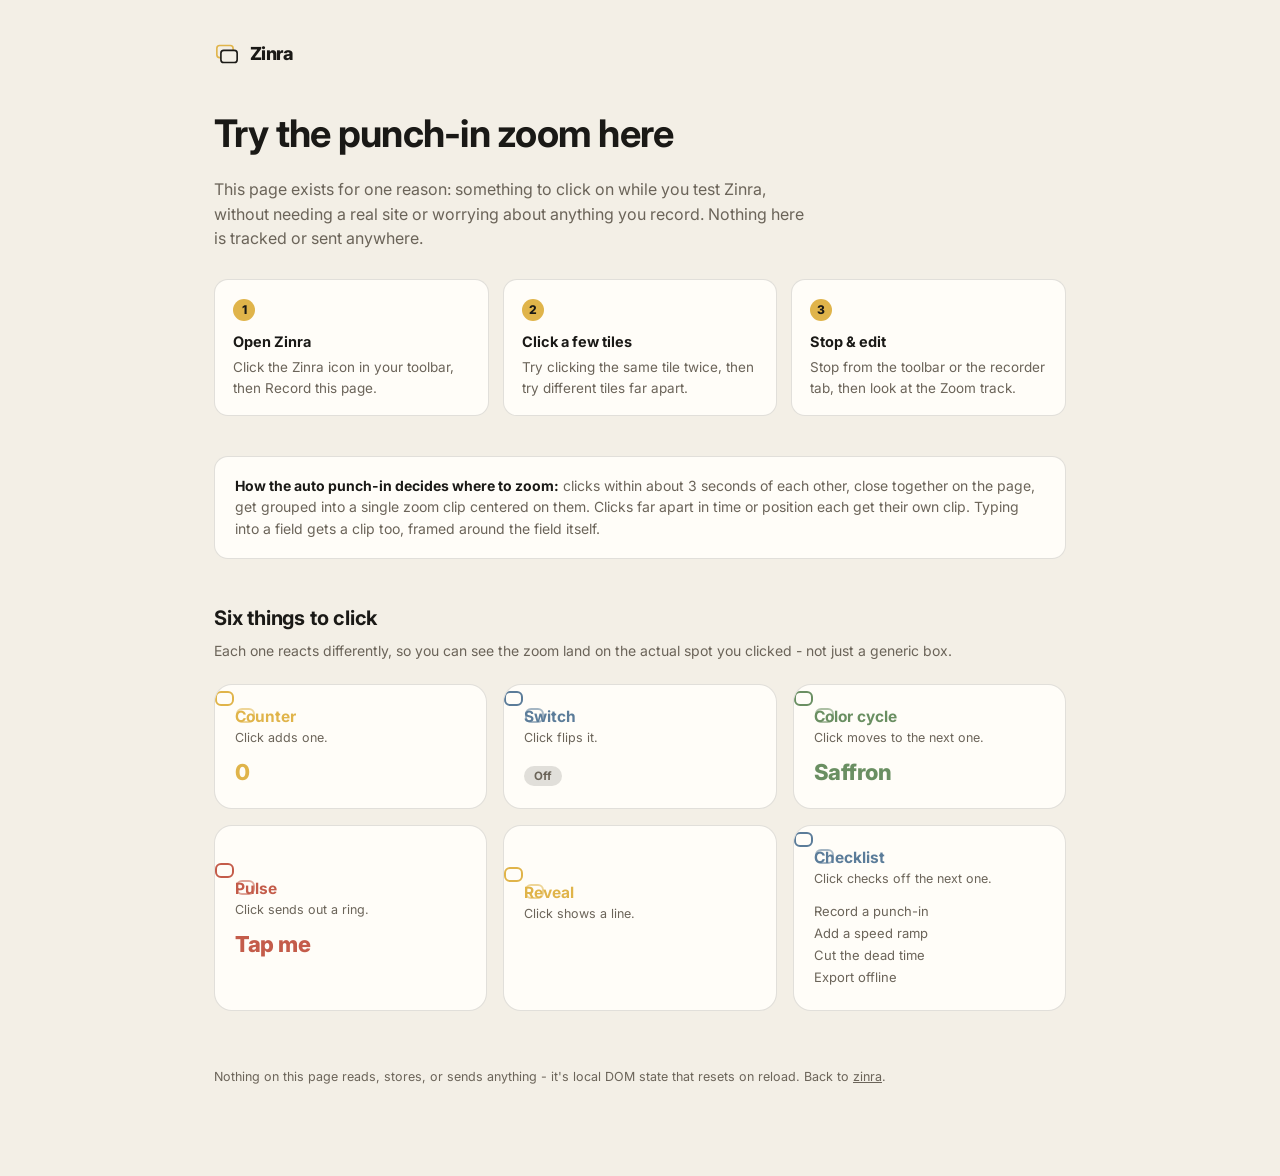
==== playground.html @ 4a5f3f22 "Remove synthetic cursor overlay; add background/blur system and polished option styling Drops the sy" ====
<!doctype html>
<html lang="en">
<head>
  <meta charset="utf-8">
  <meta name="viewport" content="width=device-width, initial-scale=1">
  <title>Playground · Zinra</title>
  <meta name="robots" content="noindex">
  <meta name="description" content="Try Zinra's auto punch-in zoom on a page built for it.">
  <link rel="icon" href="icons/icon32.png" type="image/png">
  <link rel="preconnect" href="https://fonts.googleapis.com">
  <link rel="preconnect" href="https://fonts.gstatic.com" crossorigin>
  <link href="https://fonts.googleapis.com/css2?family=Inter:wght@500;650;700;800&display=swap" rel="stylesheet">
  <style>
    :root {
      --bg: #f3efe6;
      --panel: #fffdf8;
      --ink: #1a1916;
      --ink-dim: #6b6459;
      --line: rgba(26, 25, 22, 0.13);
      --saffron: #e0b44a;
      --steel: #5b7c99;
      --leaf: #6a8f62;
      --clay: #c45c4a;
      --sans: Inter, "Segoe UI", system-ui, sans-serif;
    }
    @media (prefers-color-scheme: dark) {
      :root {
        --bg: #171613;
        --panel: #211f1b;
        --ink: #f3efe6;
        --ink-dim: #a39c8d;
        --line: rgba(243, 239, 230, 0.12);
      }
    }
    * { box-sizing: border-box; }
    html, body {
      margin: 0;
      background: var(--bg);
      color: var(--ink);
      font-family: var(--sans);
      line-height: 1.55;
    }
    a { color: inherit; }
    .wrap { max-width: 900px; margin: 0 auto; padding: 40px 24px 90px; }

    .brand {
      display: inline-flex;
      align-items: center;
      gap: 10px;
      text-decoration: none;
      font-weight: 800;
      letter-spacing: -0.03em;
      font-size: 18px;
      margin-bottom: 36px;
    }
    .brand svg { width: 26px; height: 26px; color: var(--saffron); }

    h1 { font-size: clamp(28px, 4vw, 38px); letter-spacing: -0.02em; margin: 0 0 14px; }
    .lede { color: var(--ink-dim); font-size: 16px; max-width: 60ch; margin: 0 0 8px; }

    .steps {
      display: grid;
      grid-template-columns: repeat(auto-fit, minmax(200px, 1fr));
      gap: 14px;
      margin: 28px 0 40px;
    }
    .step {
      background: var(--panel);
      border: 1px solid var(--line);
      border-radius: 14px;
      padding: 16px 18px;
    }
    .step-num {
      display: inline-flex;
      align-items: center;
      justify-content: center;
      width: 22px;
      height: 22px;
      border-radius: 50%;
      background: var(--saffron);
      color: #1a1916;
      font-weight: 800;
      font-size: 12px;
      margin-bottom: 10px;
    }
    .step p { margin: 0; font-size: 13.5px; color: var(--ink-dim); }
    .step strong { display: block; font-size: 14.5px; color: var(--ink); margin-bottom: 3px; }

    .rule-box {
      background: var(--panel);
      border: 1px solid var(--line);
      border-radius: 14px;
      padding: 18px 20px;
      margin-bottom: 44px;
      font-size: 14px;
      color: var(--ink-dim);
    }
    .rule-box strong { color: var(--ink); }

    h2 { font-size: 20px; letter-spacing: -0.01em; margin: 0 0 6px; }
    .section-lede { color: var(--ink-dim); font-size: 14px; margin: 0 0 22px; }

    .grid {
      display: grid;
      grid-template-columns: repeat(auto-fit, minmax(220px, 1fr));
      gap: 16px;
    }
    .tile {
      position: relative;
      background: var(--panel);
      border: 1px solid var(--line);
      border-radius: 18px;
      padding: 22px 20px;
      cursor: pointer;
      appearance: none;
      text-align: left;
      font-family: inherit;
      color: inherit;
      overflow: hidden;
      transition: transform 0.12s ease, box-shadow 0.12s ease;
    }
    .tile:hover { transform: translateY(-2px); box-shadow: 0 10px 24px rgba(0,0,0,0.08); }
    .tile:active { transform: translateY(0); }
    .tile-mark {
      width: 30px;
      height: 30px;
      margin-bottom: 14px;
    }
    .tile h3 { margin: 0 0 4px; font-size: 15.5px; }
    .tile p { margin: 0; font-size: 12.5px; color: var(--ink-dim); }
    .tile-readout {
      margin-top: 14px;
      font-weight: 800;
      font-size: 22px;
      letter-spacing: -0.02em;
    }

    /* Punch-in mark: two offset rounded rects, drawn per tile with its own color. */
    .mark { position: relative; width: 30px; height: 30px; }
    .mark span {
      position: absolute;
      border: 2px solid currentColor;
      border-radius: 6px;
    }
    .mark span:first-child { top: 1px; left: 1px; width: 19px; height: 15px; opacity: 0.55; }
    .mark span:last-child { bottom: 1px; right: 1px; width: 19px; height: 15px; }

    .tile.counter { color: var(--saffron); }
    .tile.toggle { color: var(--steel); }
    .tile.cycle { color: var(--leaf); }
    .tile.pulse { color: var(--clay); }
    .tile.reveal { color: var(--saffron); }
    .tile.checklist { color: var(--steel); }

    .pill {
      display: inline-block;
      padding: 3px 10px;
      border-radius: 99px;
      font-size: 11.5px;
      font-weight: 700;
      background: var(--line);
      color: var(--ink-dim);
    }
    .tile.is-on .pill { background: currentColor; color: var(--panel); }

    .pulse-ring {
      position: absolute;
      inset: 0;
      border-radius: 18px;
      border: 2px solid currentColor;
      opacity: 0;
      pointer-events: none;
    }
    .tile.pulse.firing .pulse-ring { animation: pulseOut 0.6s ease-out; }
    @keyframes pulseOut {
      0% { opacity: 0.7; transform: scale(0.9); }
      100% { opacity: 0; transform: scale(1.08); }
    }

    .checklist ul { list-style: none; margin: 14px 0 0; padding: 0; font-size: 13px; }
    .checklist li { padding: 3px 0; color: var(--ink-dim); }
    .checklist li.done { color: var(--ink); text-decoration: line-through; opacity: 0.6; }

    .reveal-text {
      margin-top: 14px;
      font-size: 13px;
      font-weight: 650;
      min-height: 18px;
    }

    footer { margin-top: 56px; color: var(--ink-dim); font-size: 12.5px; }
    footer a { text-decoration: underline; }
  </style>
</head>
<body>
<div class="wrap">
  <a class="brand" href="index.html">
    <svg viewBox="0 0 32 32" fill="none"><rect x="3.5" y="5.5" width="20" height="15" rx="3.5" stroke="currentColor" stroke-width="2"/><rect x="8.5" y="11.5" width="20" height="15" rx="3.5" stroke="var(--ink)" stroke-width="2" fill="var(--bg)"/></svg>
    Zinra
  </a>

  <h1>Try the punch-in zoom here</h1>
  <p class="lede">This page exists for one reason: something to click on while you test Zinra, without needing a real site or worrying about anything you record. Nothing here is tracked or sent anywhere.</p>

  <div class="steps">
    <div class="step">
      <span class="step-num">1</span>
      <strong>Open Zinra</strong>
      <p>Click the Zinra icon in your toolbar, then Record this page.</p>
    </div>
    <div class="step">
      <span class="step-num">2</span>
      <strong>Click a few tiles</strong>
      <p>Try clicking the same tile twice, then try different tiles far apart.</p>
    </div>
    <div class="step">
      <span class="step-num">3</span>
      <strong>Stop &amp; edit</strong>
      <p>Stop from the toolbar or the recorder tab, then look at the Zoom track.</p>
    </div>
  </div>

  <div class="rule-box">
    <strong>How the auto punch-in decides where to zoom:</strong> clicks within about 3 seconds of each other, close together on the page, get grouped into a single zoom clip centered on them. Clicks far apart in time or position each get their own clip. Typing into a field gets a clip too, framed around the field itself.
  </div>

  <h2>Six things to click</h2>
  <p class="section-lede">Each one reacts differently, so you can see the zoom land on the actual spot you clicked - not just a generic box.</p>

  <div class="grid">
    <button class="tile counter" id="tileCounter" type="button">
      <span class="mark"><span></span><span></span></span>
      <h3>Counter</h3>
      <p>Click adds one.</p>
      <div class="tile-readout"><span id="counterVal">0</span></div>
    </button>

    <button class="tile toggle" id="tileToggle" type="button">
      <span class="mark"><span></span><span></span></span>
      <h3>Switch</h3>
      <p>Click flips it.</p>
      <div class="tile-readout"><span class="pill" id="togglePill">Off</span></div>
    </button>

    <button class="tile cycle" id="tileCycle" type="button">
      <span class="mark"><span></span><span></span></span>
      <h3>Color cycle</h3>
      <p>Click moves to the next one.</p>
      <div class="tile-readout"><span id="cycleVal">Saffron</span></div>
    </button>

    <button class="tile pulse" id="tilePulse" type="button">
      <span class="mark"><span></span><span></span></span>
      <h3>Pulse</h3>
      <p>Click sends out a ring.</p>
      <div class="tile-readout">Tap me</div>
      <span class="pulse-ring" aria-hidden="true"></span>
    </button>

    <button class="tile reveal" id="tileReveal" type="button">
      <span class="mark"><span></span><span></span></span>
      <h3>Reveal</h3>
      <p>Click shows a line.</p>
      <div class="reveal-text" id="revealText"></div>
    </button>

    <button class="tile checklist" id="tileChecklist" type="button">
      <span class="mark"><span></span><span></span></span>
      <h3>Checklist</h3>
      <p>Click checks off the next one.</p>
      <ul id="checklistItems">
        <li>Record a punch-in</li>
        <li>Add a speed ramp</li>
        <li>Cut the dead time</li>
        <li>Export offline</li>
      </ul>
    </button>
  </div>

  <footer>
    Nothing on this page reads, stores, or sends anything - it's local DOM state that resets on reload. Back to <a href="index.html">zinra</a>.
  </footer>
</div>

<script>
  // Counter
  const counterVal = document.getElementById("counterVal");
  let count = 0;
  document.getElementById("tileCounter").addEventListener("click", () => {
    count += 1;
    counterVal.textContent = count;
  });

  // Toggle
  const toggleTile = document.getElementById("tileToggle");
  const togglePill = document.getElementById("togglePill");
  toggleTile.addEventListener("click", () => {
    const on = toggleTile.classList.toggle("is-on");
    togglePill.textContent = on ? "On" : "Off";
  });

  // Color cycle
  const cycleColors = [
    ["Saffron", "var(--saffron)"],
    ["Steel", "var(--steel)"],
    ["Leaf", "var(--leaf)"],
    ["Clay", "var(--clay)"]
  ];
  let cycleIndex = 0;
  const cycleTile = document.getElementById("tileCycle");
  const cycleVal = document.getElementById("cycleVal");
  cycleTile.addEventListener("click", () => {
    cycleIndex = (cycleIndex + 1) % cycleColors.length;
    const [name, color] = cycleColors[cycleIndex];
    cycleVal.textContent = name;
    cycleTile.style.color = color;
  });

  // Pulse
  const pulseTile = document.getElementById("tilePulse");
  pulseTile.addEventListener("click", () => {
    pulseTile.classList.remove("firing");
    void pulseTile.offsetWidth;
    pulseTile.classList.add("firing");
  });

  // Reveal
  const revealLines = [
    "Punch-in zooms follow the click, not the middle of the screen.",
    "Nearby clicks merge into one clip so the zoom doesn't stutter.",
    "A far-away click always starts a fresh zoom.",
    "Typing gets its own zoom, framed to the field.",
    "You can drag any clip's edges after the fact - nothing here is final."
  ];
  let revealIndex = 0;
  const revealText = document.getElementById("revealText");
  document.getElementById("tileReveal").addEventListener("click", () => {
    revealText.textContent = revealLines[revealIndex % revealLines.length];
    revealIndex += 1;
  });

  // Checklist
  const items = Array.from(document.querySelectorAll("#checklistItems li"));
  let nextItem = 0;
  document.getElementById("tileChecklist").addEventListener("click", () => {
    if (nextItem >= items.length) {
      items.forEach((li) => li.classList.remove("done"));
      nextItem = 0;
      return;
    }
    items[nextItem].classList.add("done");
    nextItem += 1;
  });
</script>
</body>
</html>
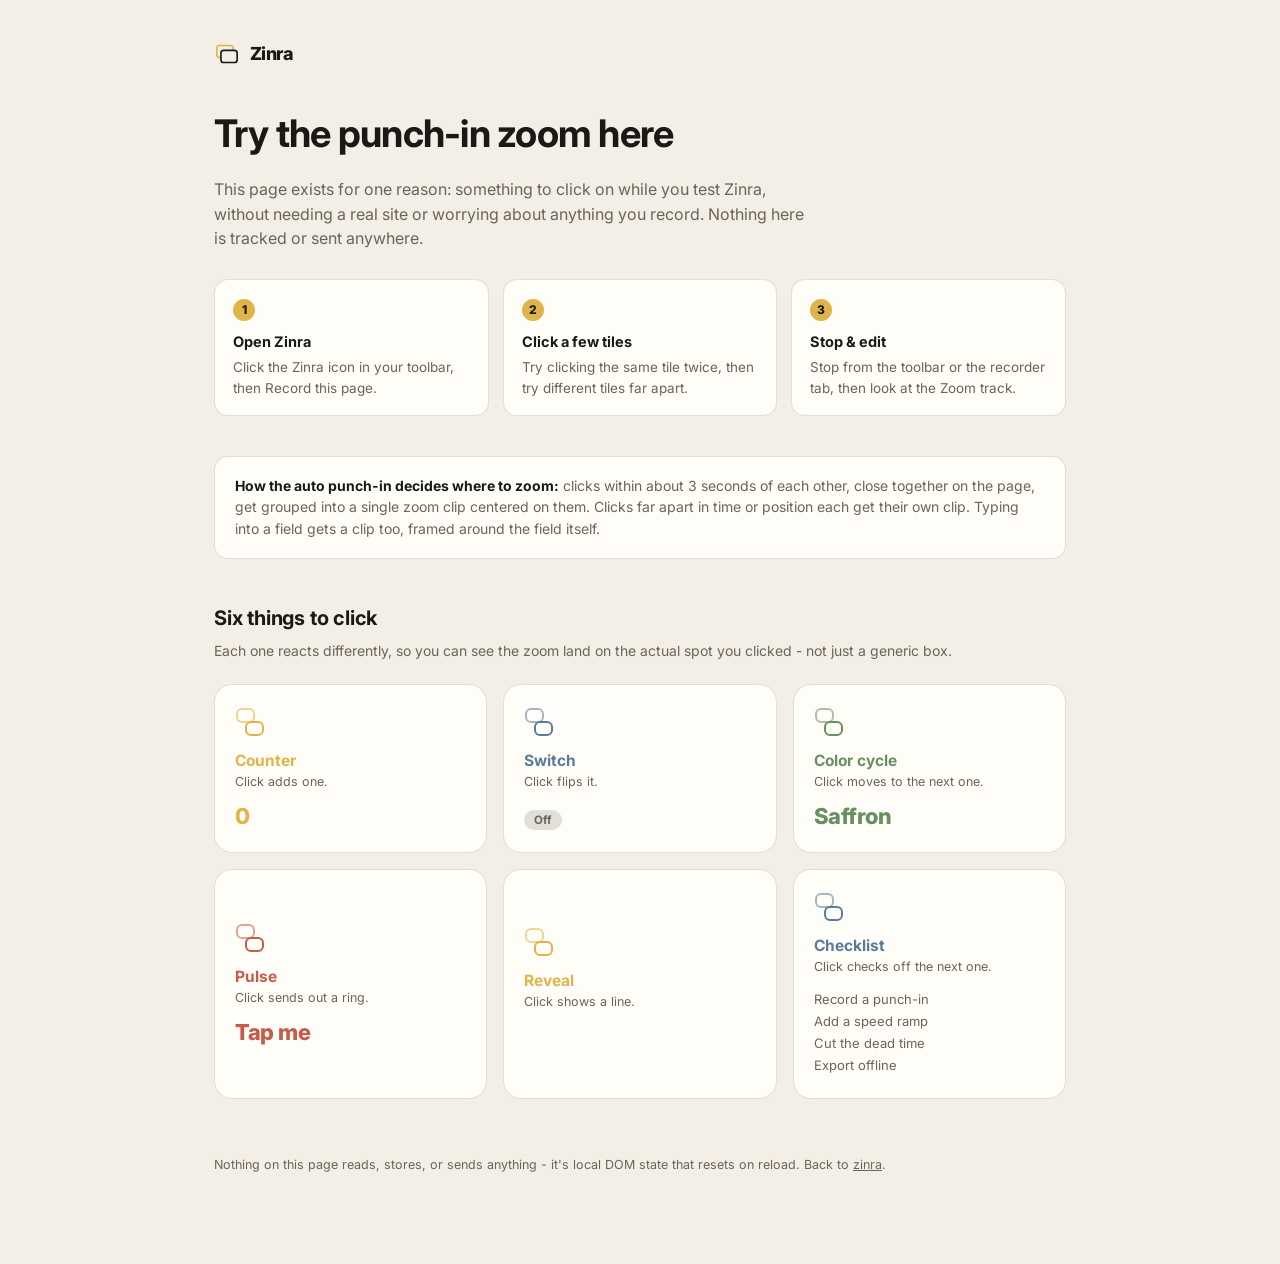
==== commit 8b0b89ad: "Fix overlapping playground icons and promote the new background feature on the landing page The play" ====
--- a/playground.html
+++ b/playground.html
@@ -121,11 +121,6 @@
     }
     .tile:hover { transform: translateY(-2px); box-shadow: 0 10px 24px rgba(0,0,0,0.08); }
     .tile:active { transform: translateY(0); }
-    .tile-mark {
-      width: 30px;
-      height: 30px;
-      margin-bottom: 14px;
-    }
     .tile h3 { margin: 0 0 4px; font-size: 15.5px; }
     .tile p { margin: 0; font-size: 12.5px; color: var(--ink-dim); }
     .tile-readout {
@@ -136,7 +131,7 @@
     }
 
     /* Punch-in mark: two offset rounded rects, drawn per tile with its own color. */
-    .mark { position: relative; width: 30px; height: 30px; }
+    .mark { position: relative; display: block; width: 30px; height: 30px; margin-bottom: 14px; }
     .mark span {
       position: absolute;
       border: 2px solid currentColor;
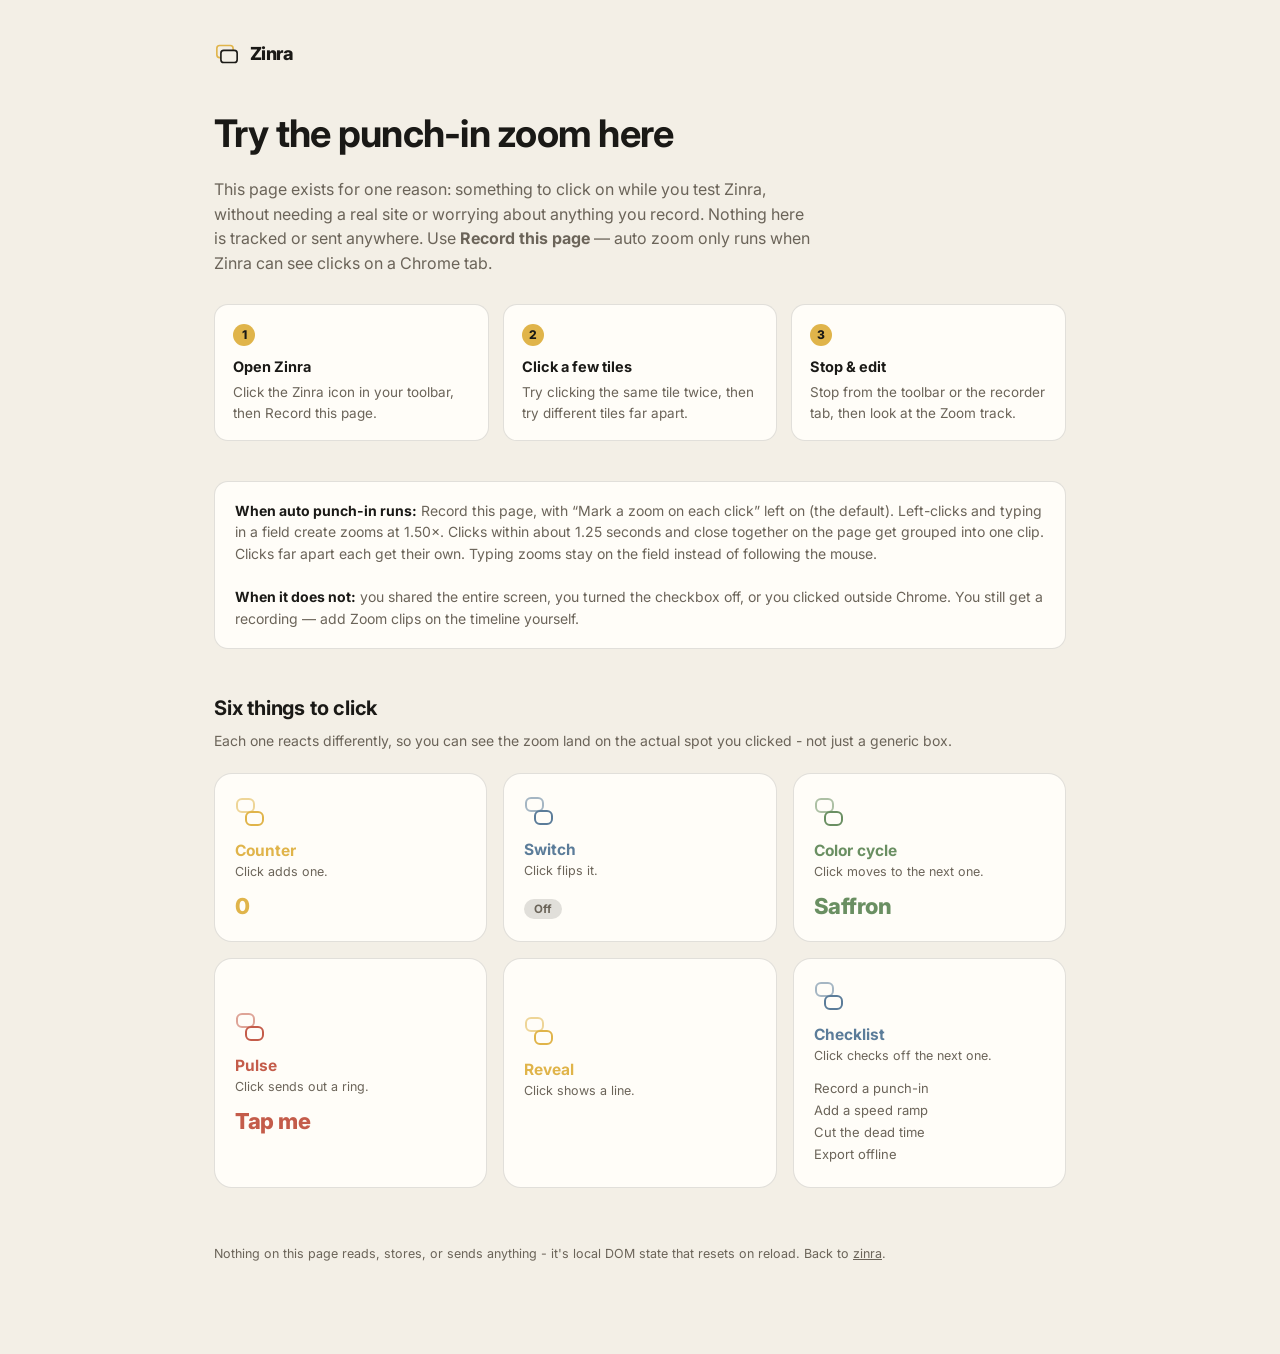
==== commit ee825735: "Ready Zinra for the Chrome Web Store: Pro checkout, Get Pro chrome, and listing assets. Webcam PiP, " ====
--- a/playground.html
+++ b/playground.html
@@ -195,7 +195,7 @@
   </a>
 
   <h1>Try the punch-in zoom here</h1>
-  <p class="lede">This page exists for one reason: something to click on while you test Zinra, without needing a real site or worrying about anything you record. Nothing here is tracked or sent anywhere.</p>
+  <p class="lede">This page exists for one reason: something to click on while you test Zinra, without needing a real site or worrying about anything you record. Nothing here is tracked or sent anywhere. Use <strong>Record this page</strong> — auto zoom only runs when Zinra can see clicks on a Chrome tab.</p>
 
   <div class="steps">
     <div class="step">
@@ -216,7 +216,8 @@
   </div>
 
   <div class="rule-box">
-    <strong>How the auto punch-in decides where to zoom:</strong> clicks within about 3 seconds of each other, close together on the page, get grouped into a single zoom clip centered on them. Clicks far apart in time or position each get their own clip. Typing into a field gets a clip too, framed around the field itself.
+    <strong>When auto punch-in runs:</strong> Record this page, with “Mark a zoom on each click” left on (the default). Left-clicks and typing in a field create zooms at 1.50×. Clicks within about 1.25 seconds and close together on the page get grouped into one clip. Clicks far apart each get their own. Typing zooms stay on the field instead of following the mouse.<br><br>
+    <strong>When it does not:</strong> you shared the entire screen, you turned the checkbox off, or you clicked outside Chrome. You still get a recording — add Zoom clips on the timeline yourself.
   </div>
 
   <h2>Six things to click</h2>
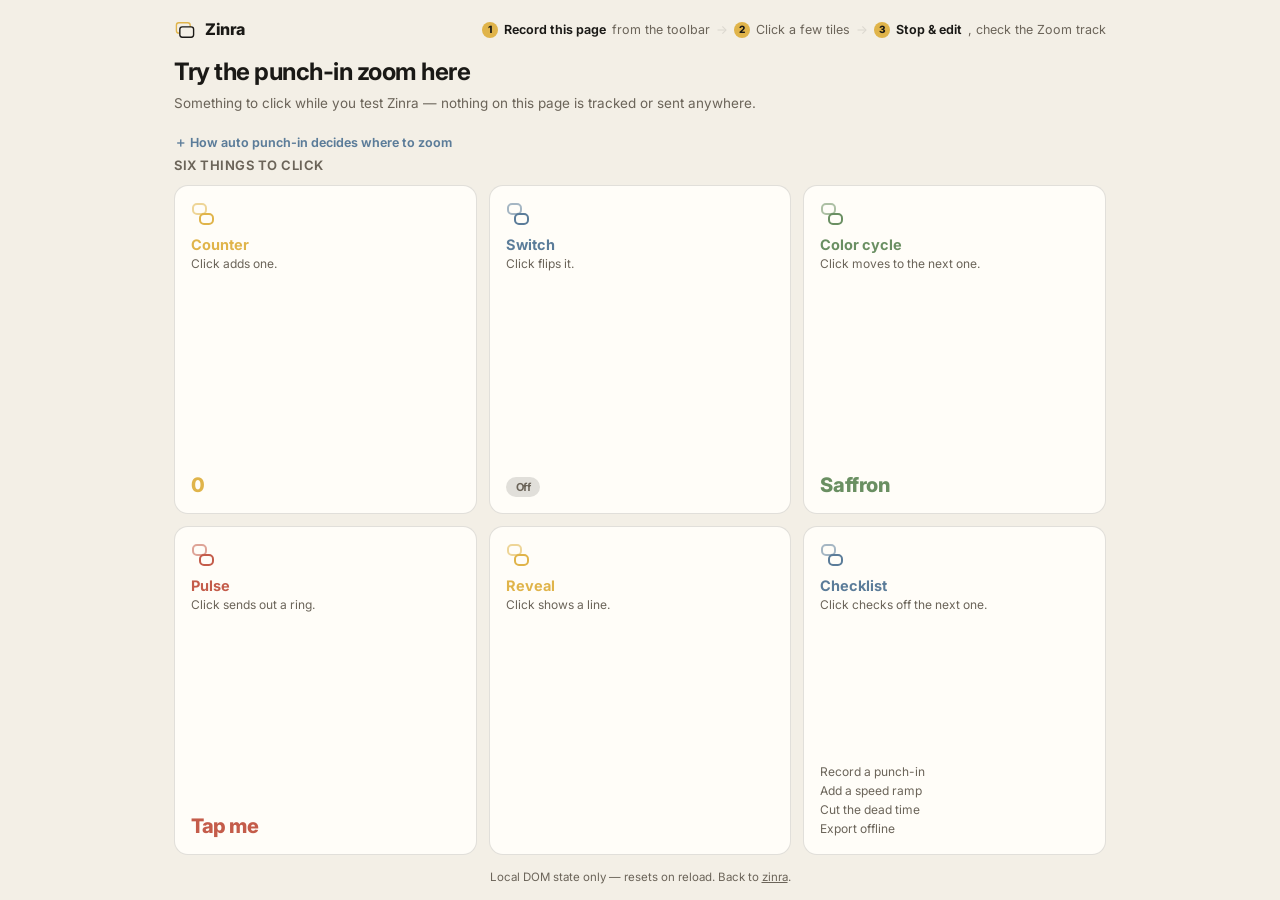
==== commit 455a707f: "Redesign playground page to fit one screen and read faster Collapsed the 3-step cards and the auto-p" ====
--- a/playground.html
+++ b/playground.html
@@ -38,107 +38,145 @@
       background: var(--bg);
       color: var(--ink);
       font-family: var(--sans);
-      line-height: 1.55;
-    }
+      line-height: 1.45;
+    }
+    body { min-height: 100vh; }
     a { color: inherit; }
-    .wrap { max-width: 900px; margin: 0 auto; padding: 40px 24px 90px; }
-
+
+    .wrap {
+      max-width: 980px;
+      margin: 0 auto;
+      min-height: 100vh;
+      padding: 18px 24px 14px;
+      display: flex;
+      flex-direction: column;
+    }
+
+    .topbar {
+      display: flex;
+      align-items: center;
+      justify-content: space-between;
+      flex-wrap: wrap;
+      gap: 10px 24px;
+      margin-bottom: 14px;
+    }
     .brand {
       display: inline-flex;
       align-items: center;
-      gap: 10px;
+      gap: 9px;
       text-decoration: none;
       font-weight: 800;
       letter-spacing: -0.03em;
-      font-size: 18px;
-      margin-bottom: 36px;
-    }
-    .brand svg { width: 26px; height: 26px; color: var(--saffron); }
-
-    h1 { font-size: clamp(28px, 4vw, 38px); letter-spacing: -0.02em; margin: 0 0 14px; }
-    .lede { color: var(--ink-dim); font-size: 16px; max-width: 60ch; margin: 0 0 8px; }
-
-    .steps {
-      display: grid;
-      grid-template-columns: repeat(auto-fit, minmax(200px, 1fr));
-      gap: 14px;
-      margin: 28px 0 40px;
-    }
-    .step {
-      background: var(--panel);
-      border: 1px solid var(--line);
-      border-radius: 14px;
-      padding: 16px 18px;
-    }
-    .step-num {
-      display: inline-flex;
+      font-size: 16px;
+      flex: 0 0 auto;
+    }
+    .brand svg { width: 22px; height: 22px; color: var(--saffron); }
+
+    .steps-inline {
+      list-style: none;
+      display: flex;
       align-items: center;
-      justify-content: center;
-      width: 22px;
-      height: 22px;
+      gap: 6px;
+      margin: 0;
+      padding: 0;
+      font-size: 12.5px;
+      color: var(--ink-dim);
+      flex-wrap: wrap;
+    }
+    .steps-inline li { display: flex; align-items: center; gap: 6px; }
+    .steps-inline b {
+      display: inline-grid;
+      place-items: center;
+      width: 16px;
+      height: 16px;
       border-radius: 50%;
       background: var(--saffron);
       color: #1a1916;
+      font-size: 10px;
       font-weight: 800;
-      font-size: 12px;
-      margin-bottom: 10px;
-    }
-    .step p { margin: 0; font-size: 13.5px; color: var(--ink-dim); }
-    .step strong { display: block; font-size: 14.5px; color: var(--ink); margin-bottom: 3px; }
-
-    .rule-box {
+    }
+    .steps-inline .arrow { color: var(--line); opacity: 0.8; }
+    .steps-inline strong { color: var(--ink); font-weight: 650; }
+
+    h1 { font-size: clamp(19px, 2.6vw, 24px); letter-spacing: -0.02em; margin: 0 0 4px; }
+    .lede { color: var(--ink-dim); font-size: 13.5px; max-width: 70ch; margin: 0 0 16px; }
+
+    details.rule { display: inline-block; margin-top: 4px; }
+    details.rule summary {
+      cursor: pointer;
+      color: var(--steel);
+      font-weight: 650;
+      font-size: 12.5px;
+      list-style: none;
+    }
+    details.rule summary::-webkit-details-marker { display: none; }
+    details.rule summary::before { content: "＋ "; }
+    details.rule[open] summary::before { content: "－ "; }
+    details.rule .rule-body {
+      margin-top: 8px;
+      padding: 12px 14px;
       background: var(--panel);
       border: 1px solid var(--line);
-      border-radius: 14px;
-      padding: 18px 20px;
-      margin-bottom: 44px;
-      font-size: 14px;
+      border-radius: 10px;
+      font-size: 12.5px;
       color: var(--ink-dim);
-    }
-    .rule-box strong { color: var(--ink); }
-
-    h2 { font-size: 20px; letter-spacing: -0.01em; margin: 0 0 6px; }
-    .section-lede { color: var(--ink-dim); font-size: 14px; margin: 0 0 22px; }
+      max-width: 70ch;
+    }
+    details.rule strong { color: var(--ink); }
+
+    h2 { font-size: 13px; letter-spacing: 0.04em; text-transform: uppercase; color: var(--ink-dim); margin: 4px 0 10px; font-weight: 650; }
 
     .grid {
+      flex: 1;
       display: grid;
-      grid-template-columns: repeat(auto-fit, minmax(220px, 1fr));
-      gap: 16px;
+      grid-template-columns: repeat(3, 1fr);
+      grid-auto-rows: 1fr;
+      gap: 12px;
+      min-height: 0;
+    }
+    @media (max-width: 720px) {
+      .grid { grid-template-columns: repeat(2, 1fr); }
+    }
+    @media (max-width: 460px) {
+      .grid { grid-template-columns: 1fr; }
     }
     .tile {
       position: relative;
       background: var(--panel);
       border: 1px solid var(--line);
-      border-radius: 18px;
-      padding: 22px 20px;
+      border-radius: 14px;
+      padding: 16px 16px;
       cursor: pointer;
       appearance: none;
       text-align: left;
       font-family: inherit;
       color: inherit;
       overflow: hidden;
+      display: flex;
+      flex-direction: column;
       transition: transform 0.12s ease, box-shadow 0.12s ease;
     }
     .tile:hover { transform: translateY(-2px); box-shadow: 0 10px 24px rgba(0,0,0,0.08); }
     .tile:active { transform: translateY(0); }
-    .tile h3 { margin: 0 0 4px; font-size: 15.5px; }
-    .tile p { margin: 0; font-size: 12.5px; color: var(--ink-dim); }
+    .tile h3 { margin: 0 0 3px; font-size: 14.5px; }
+    .tile p { margin: 0; font-size: 12px; color: var(--ink-dim); }
     .tile-readout {
-      margin-top: 14px;
+      margin-top: auto;
+      padding-top: 10px;
       font-weight: 800;
-      font-size: 22px;
+      font-size: 20px;
       letter-spacing: -0.02em;
     }
 
     /* Punch-in mark: two offset rounded rects, drawn per tile with its own color. */
-    .mark { position: relative; display: block; width: 30px; height: 30px; margin-bottom: 14px; }
+    .mark { position: relative; display: block; width: 24px; height: 24px; margin-bottom: 10px; }
     .mark span {
       position: absolute;
       border: 2px solid currentColor;
-      border-radius: 6px;
-    }
-    .mark span:first-child { top: 1px; left: 1px; width: 19px; height: 15px; opacity: 0.55; }
-    .mark span:last-child { bottom: 1px; right: 1px; width: 19px; height: 15px; }
+      border-radius: 5px;
+    }
+    .mark span:first-child { top: 1px; left: 1px; width: 15px; height: 12px; opacity: 0.55; }
+    .mark span:last-child { bottom: 1px; right: 1px; width: 15px; height: 12px; }
 
     .tile.counter { color: var(--saffron); }
     .tile.toggle { color: var(--steel); }
@@ -151,7 +189,7 @@
       display: inline-block;
       padding: 3px 10px;
       border-radius: 99px;
-      font-size: 11.5px;
+      font-size: 11px;
       font-weight: 700;
       background: var(--line);
       color: var(--ink-dim);
@@ -161,7 +199,7 @@
     .pulse-ring {
       position: absolute;
       inset: 0;
-      border-radius: 18px;
+      border-radius: 14px;
       border: 2px solid currentColor;
       opacity: 0;
       pointer-events: none;
@@ -172,57 +210,50 @@
       100% { opacity: 0; transform: scale(1.08); }
     }
 
-    .checklist ul { list-style: none; margin: 14px 0 0; padding: 0; font-size: 13px; }
-    .checklist li { padding: 3px 0; color: var(--ink-dim); }
+    .checklist ul { list-style: none; margin: auto 0 0; padding: 10px 0 0; font-size: 12px; }
+    .checklist li { padding: 2px 0; color: var(--ink-dim); }
     .checklist li.done { color: var(--ink); text-decoration: line-through; opacity: 0.6; }
 
     .reveal-text {
-      margin-top: 14px;
-      font-size: 13px;
+      margin-top: auto;
+      padding-top: 10px;
+      font-size: 12px;
       font-weight: 650;
-      min-height: 18px;
-    }
-
-    footer { margin-top: 56px; color: var(--ink-dim); font-size: 12.5px; }
+      min-height: 32px;
+    }
+
+    footer { margin-top: 14px; color: var(--ink-dim); font-size: 11.5px; text-align: center; }
     footer a { text-decoration: underline; }
   </style>
 </head>
 <body>
 <div class="wrap">
-  <a class="brand" href="index.html">
-    <svg viewBox="0 0 32 32" fill="none"><rect x="3.5" y="5.5" width="20" height="15" rx="3.5" stroke="currentColor" stroke-width="2"/><rect x="8.5" y="11.5" width="20" height="15" rx="3.5" stroke="var(--ink)" stroke-width="2" fill="var(--bg)"/></svg>
-    Zinra
-  </a>
+  <div class="topbar">
+    <a class="brand" href="index.html">
+      <svg viewBox="0 0 32 32" fill="none"><rect x="3.5" y="5.5" width="20" height="15" rx="3.5" stroke="currentColor" stroke-width="2"/><rect x="8.5" y="11.5" width="20" height="15" rx="3.5" stroke="var(--ink)" stroke-width="2" fill="var(--bg)"/></svg>
+      Zinra
+    </a>
+    <ol class="steps-inline">
+      <li><b>1</b> <strong>Record this page</strong> from the toolbar</li>
+      <li class="arrow">→</li>
+      <li><b>2</b> Click a few tiles</li>
+      <li class="arrow">→</li>
+      <li><b>3</b> <strong>Stop &amp; edit</strong>, check the Zoom track</li>
+    </ol>
+  </div>
 
   <h1>Try the punch-in zoom here</h1>
-  <p class="lede">This page exists for one reason: something to click on while you test Zinra, without needing a real site or worrying about anything you record. Nothing here is tracked or sent anywhere. Use <strong>Record this page</strong> — auto zoom only runs when Zinra can see clicks on a Chrome tab.</p>
-
-  <div class="steps">
-    <div class="step">
-      <span class="step-num">1</span>
-      <strong>Open Zinra</strong>
-      <p>Click the Zinra icon in your toolbar, then Record this page.</p>
+  <p class="lede">Something to click while you test Zinra — nothing on this page is tracked or sent anywhere.</p>
+
+  <details class="rule">
+    <summary>How auto punch-in decides where to zoom</summary>
+    <div class="rule-body">
+      <strong>Runs when:</strong> you recorded this page (not the entire screen) with "Mark a zoom on each click" on. Clicks and typing zoom to 1.50×; clicks within ~1.25s and close together merge into one clip, far-apart clicks each get their own, typing zooms stay on the field.<br><br>
+      <strong>Doesn't run when:</strong> you shared the entire screen, turned the checkbox off, or clicked outside Chrome — you still get a recording, just add Zoom clips by hand on the timeline.
     </div>
-    <div class="step">
-      <span class="step-num">2</span>
-      <strong>Click a few tiles</strong>
-      <p>Try clicking the same tile twice, then try different tiles far apart.</p>
-    </div>
-    <div class="step">
-      <span class="step-num">3</span>
-      <strong>Stop &amp; edit</strong>
-      <p>Stop from the toolbar or the recorder tab, then look at the Zoom track.</p>
-    </div>
-  </div>
-
-  <div class="rule-box">
-    <strong>When auto punch-in runs:</strong> Record this page, with “Mark a zoom on each click” left on (the default). Left-clicks and typing in a field create zooms at 1.50×. Clicks within about 1.25 seconds and close together on the page get grouped into one clip. Clicks far apart each get their own. Typing zooms stay on the field instead of following the mouse.<br><br>
-    <strong>When it does not:</strong> you shared the entire screen, you turned the checkbox off, or you clicked outside Chrome. You still get a recording — add Zoom clips on the timeline yourself.
-  </div>
+  </details>
 
   <h2>Six things to click</h2>
-  <p class="section-lede">Each one reacts differently, so you can see the zoom land on the actual spot you clicked - not just a generic box.</p>
-
   <div class="grid">
     <button class="tile counter" id="tileCounter" type="button">
       <span class="mark"><span></span><span></span></span>
@@ -274,7 +305,7 @@
   </div>
 
   <footer>
-    Nothing on this page reads, stores, or sends anything - it's local DOM state that resets on reload. Back to <a href="index.html">zinra</a>.
+    Local DOM state only — resets on reload. Back to <a href="index.html">zinra</a>.
   </footer>
 </div>
 
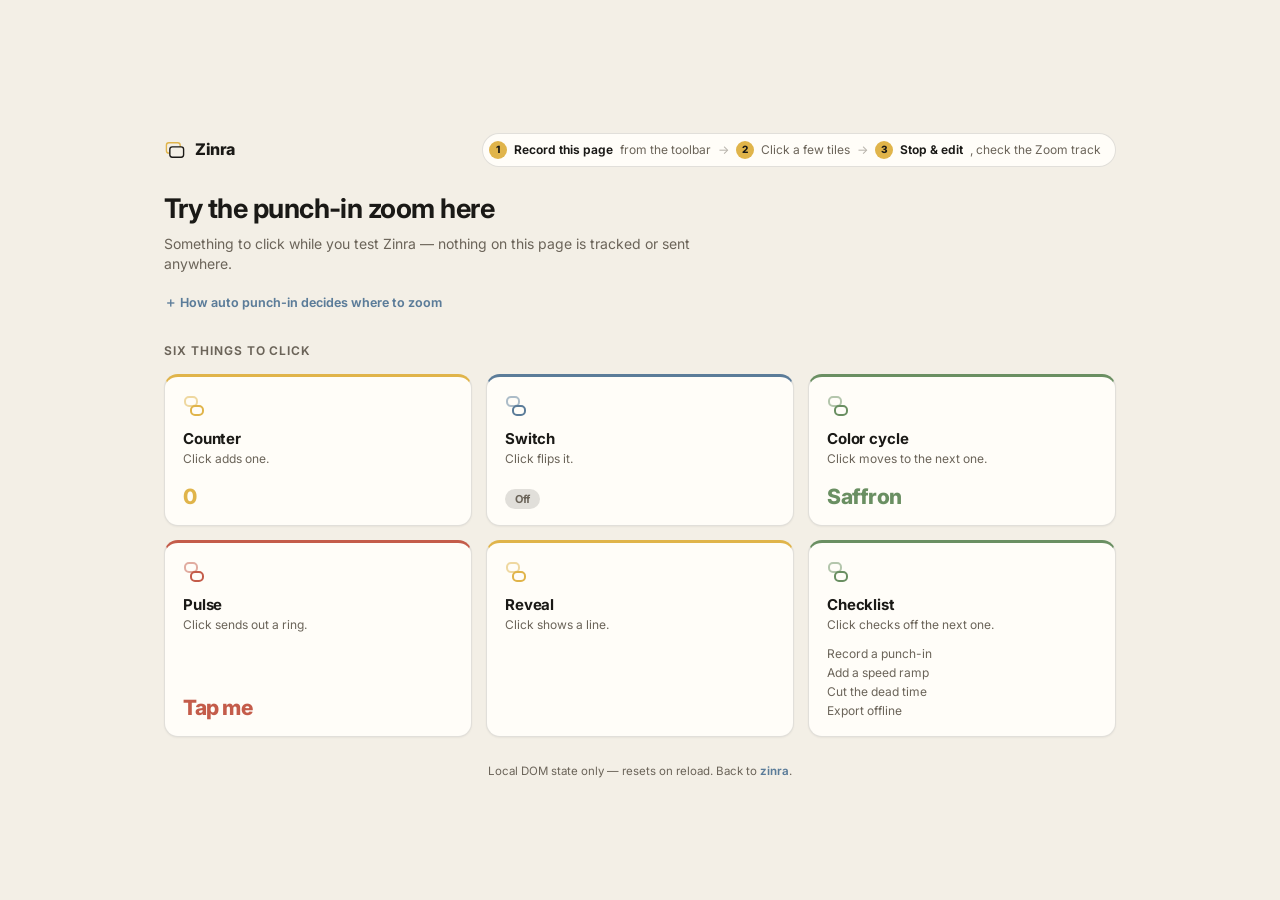
==== commit e689c90a: "Redesign the playground page and fix tile grid stretching on zoom-out The tile grid used min-height:" ====
--- a/playground.html
+++ b/playground.html
@@ -40,16 +40,22 @@
       font-family: var(--sans);
       line-height: 1.45;
     }
-    body { min-height: 100vh; }
     a { color: inherit; }
 
-    .wrap {
-      max-width: 980px;
-      margin: 0 auto;
+    /* Vertically centers the whole block as one unit on tall viewports,
+       without letting any child stretch to fill leftover space - that's
+       what previously made the tile grid balloon to absurd heights when
+       zooming out increased the effective CSS-pixel viewport height. */
+    body {
       min-height: 100vh;
-      padding: 18px 24px 14px;
       display: flex;
       flex-direction: column;
+    }
+    .wrap {
+      width: 100%;
+      max-width: 1000px;
+      margin: auto;
+      padding: 40px 24px 28px;
     }
 
     .topbar {
@@ -57,8 +63,8 @@
       align-items: center;
       justify-content: space-between;
       flex-wrap: wrap;
-      gap: 10px 24px;
-      margin-bottom: 14px;
+      gap: 10px 20px;
+      margin-bottom: 22px;
     }
     .brand {
       display: inline-flex;
@@ -76,32 +82,36 @@
       list-style: none;
       display: flex;
       align-items: center;
-      gap: 6px;
+      gap: 7px;
       margin: 0;
-      padding: 0;
-      font-size: 12.5px;
+      padding: 7px 14px 7px 6px;
+      font-size: 12px;
       color: var(--ink-dim);
       flex-wrap: wrap;
-    }
-    .steps-inline li { display: flex; align-items: center; gap: 6px; }
+      background: var(--panel);
+      border: 1px solid var(--line);
+      border-radius: 99px;
+    }
+    .steps-inline li { display: flex; align-items: center; gap: 7px; }
     .steps-inline b {
       display: inline-grid;
       place-items: center;
-      width: 16px;
-      height: 16px;
+      width: 18px;
+      height: 18px;
       border-radius: 50%;
       background: var(--saffron);
       color: #1a1916;
       font-size: 10px;
       font-weight: 800;
-    }
-    .steps-inline .arrow { color: var(--line); opacity: 0.8; }
+      flex-shrink: 0;
+    }
+    .steps-inline .arrow { color: var(--ink-dim); opacity: 0.5; }
     .steps-inline strong { color: var(--ink); font-weight: 650; }
 
-    h1 { font-size: clamp(19px, 2.6vw, 24px); letter-spacing: -0.02em; margin: 0 0 4px; }
-    .lede { color: var(--ink-dim); font-size: 13.5px; max-width: 70ch; margin: 0 0 16px; }
-
-    details.rule { display: inline-block; margin-top: 4px; }
+    h1 { font-size: clamp(20px, 2.4vw, 27px); letter-spacing: -0.02em; margin: 0 0 6px; }
+    .lede { color: var(--ink-dim); font-size: 14px; max-width: 62ch; margin: 0 0 16px; }
+
+    details.rule { display: inline-block; margin: 0 0 30px; }
     details.rule summary {
       cursor: pointer;
       color: var(--steel);
@@ -113,26 +123,30 @@
     details.rule summary::before { content: "＋ "; }
     details.rule[open] summary::before { content: "－ "; }
     details.rule .rule-body {
-      margin-top: 8px;
-      padding: 12px 14px;
+      margin-top: 10px;
+      padding: 14px 16px;
       background: var(--panel);
       border: 1px solid var(--line);
-      border-radius: 10px;
+      border-radius: 12px;
       font-size: 12.5px;
       color: var(--ink-dim);
       max-width: 70ch;
     }
     details.rule strong { color: var(--ink); }
 
-    h2 { font-size: 13px; letter-spacing: 0.04em; text-transform: uppercase; color: var(--ink-dim); margin: 4px 0 10px; font-weight: 650; }
+    h2 {
+      font-size: 12px;
+      letter-spacing: 0.08em;
+      text-transform: uppercase;
+      color: var(--ink-dim);
+      margin: 0 0 14px;
+      font-weight: 650;
+    }
 
     .grid {
-      flex: 1;
       display: grid;
       grid-template-columns: repeat(3, 1fr);
-      grid-auto-rows: 1fr;
-      gap: 12px;
-      min-height: 0;
+      gap: 14px;
     }
     @media (max-width: 720px) {
       .grid { grid-template-columns: repeat(2, 1fr); }
@@ -144,8 +158,9 @@
       position: relative;
       background: var(--panel);
       border: 1px solid var(--line);
+      border-top: 3px solid var(--tile-accent, var(--saffron));
       border-radius: 14px;
-      padding: 16px 16px;
+      padding: 18px 18px 16px;
       cursor: pointer;
       appearance: none;
       text-align: left;
@@ -154,36 +169,40 @@
       overflow: hidden;
       display: flex;
       flex-direction: column;
-      transition: transform 0.12s ease, box-shadow 0.12s ease;
-    }
-    .tile:hover { transform: translateY(-2px); box-shadow: 0 10px 24px rgba(0,0,0,0.08); }
-    .tile:active { transform: translateY(0); }
-    .tile h3 { margin: 0 0 3px; font-size: 14.5px; }
+      min-height: 152px;
+      box-shadow: 0 1px 2px rgba(26, 25, 22, 0.05);
+      transition: transform 0.14s ease, box-shadow 0.14s ease, border-color 0.14s ease;
+    }
+    .tile:hover { transform: translateY(-3px); box-shadow: 0 14px 28px rgba(26, 25, 22, 0.1); }
+    .tile:active { transform: translateY(-1px); }
+    .tile:focus-visible { outline: 2px solid var(--tile-accent, var(--saffron)); outline-offset: 2px; }
+    .tile h3 { margin: 0 0 3px; font-size: 15px; letter-spacing: -0.01em; }
     .tile p { margin: 0; font-size: 12px; color: var(--ink-dim); }
     .tile-readout {
       margin-top: auto;
-      padding-top: 10px;
+      padding-top: 12px;
       font-weight: 800;
-      font-size: 20px;
+      font-size: 21px;
       letter-spacing: -0.02em;
+      color: var(--tile-accent, var(--saffron));
     }
 
     /* Punch-in mark: two offset rounded rects, drawn per tile with its own color. */
-    .mark { position: relative; display: block; width: 24px; height: 24px; margin-bottom: 10px; }
+    .mark { position: relative; display: block; width: 22px; height: 22px; margin-bottom: 12px; color: var(--tile-accent, var(--saffron)); }
     .mark span {
       position: absolute;
       border: 2px solid currentColor;
       border-radius: 5px;
     }
-    .mark span:first-child { top: 1px; left: 1px; width: 15px; height: 12px; opacity: 0.55; }
-    .mark span:last-child { bottom: 1px; right: 1px; width: 15px; height: 12px; }
-
-    .tile.counter { color: var(--saffron); }
-    .tile.toggle { color: var(--steel); }
-    .tile.cycle { color: var(--leaf); }
-    .tile.pulse { color: var(--clay); }
-    .tile.reveal { color: var(--saffron); }
-    .tile.checklist { color: var(--steel); }
+    .mark span:first-child { top: 1px; left: 1px; width: 14px; height: 11px; opacity: 0.5; }
+    .mark span:last-child { bottom: 1px; right: 1px; width: 14px; height: 11px; }
+
+    .tile.counter { --tile-accent: var(--saffron); }
+    .tile.toggle { --tile-accent: var(--steel); }
+    .tile.cycle { --tile-accent: var(--leaf); }
+    .tile.pulse { --tile-accent: var(--clay); }
+    .tile.reveal { --tile-accent: var(--saffron); }
+    .tile.checklist { --tile-accent: var(--leaf); }
 
     .pill {
       display: inline-block;
@@ -194,13 +213,13 @@
       background: var(--line);
       color: var(--ink-dim);
     }
-    .tile.is-on .pill { background: currentColor; color: var(--panel); }
+    .tile.is-on .pill { background: var(--tile-accent); color: var(--panel); }
 
     .pulse-ring {
       position: absolute;
       inset: 0;
       border-radius: 14px;
-      border: 2px solid currentColor;
+      border: 2px solid var(--tile-accent);
       opacity: 0;
       pointer-events: none;
     }
@@ -210,20 +229,22 @@
       100% { opacity: 0; transform: scale(1.08); }
     }
 
-    .checklist ul { list-style: none; margin: auto 0 0; padding: 10px 0 0; font-size: 12px; }
+    .checklist ul { list-style: none; margin: auto 0 0; padding: 12px 0 0; font-size: 12px; }
     .checklist li { padding: 2px 0; color: var(--ink-dim); }
-    .checklist li.done { color: var(--ink); text-decoration: line-through; opacity: 0.6; }
+    .checklist li.done { color: var(--ink); text-decoration: line-through; opacity: 0.55; }
 
     .reveal-text {
       margin-top: auto;
-      padding-top: 10px;
-      font-size: 12px;
+      padding-top: 12px;
+      font-size: 12.5px;
       font-weight: 650;
+      color: var(--tile-accent);
       min-height: 32px;
     }
 
-    footer { margin-top: 14px; color: var(--ink-dim); font-size: 11.5px; text-align: center; }
-    footer a { text-decoration: underline; }
+    footer { margin-top: 26px; color: var(--ink-dim); font-size: 11.5px; text-align: center; }
+    footer a { color: var(--steel); text-decoration: none; font-weight: 650; }
+    footer a:hover { text-decoration: underline; }
   </style>
 </head>
 <body>
@@ -340,7 +361,7 @@
     cycleIndex = (cycleIndex + 1) % cycleColors.length;
     const [name, color] = cycleColors[cycleIndex];
     cycleVal.textContent = name;
-    cycleTile.style.color = color;
+    cycleTile.style.setProperty("--tile-accent", color);
   });
 
   // Pulse
